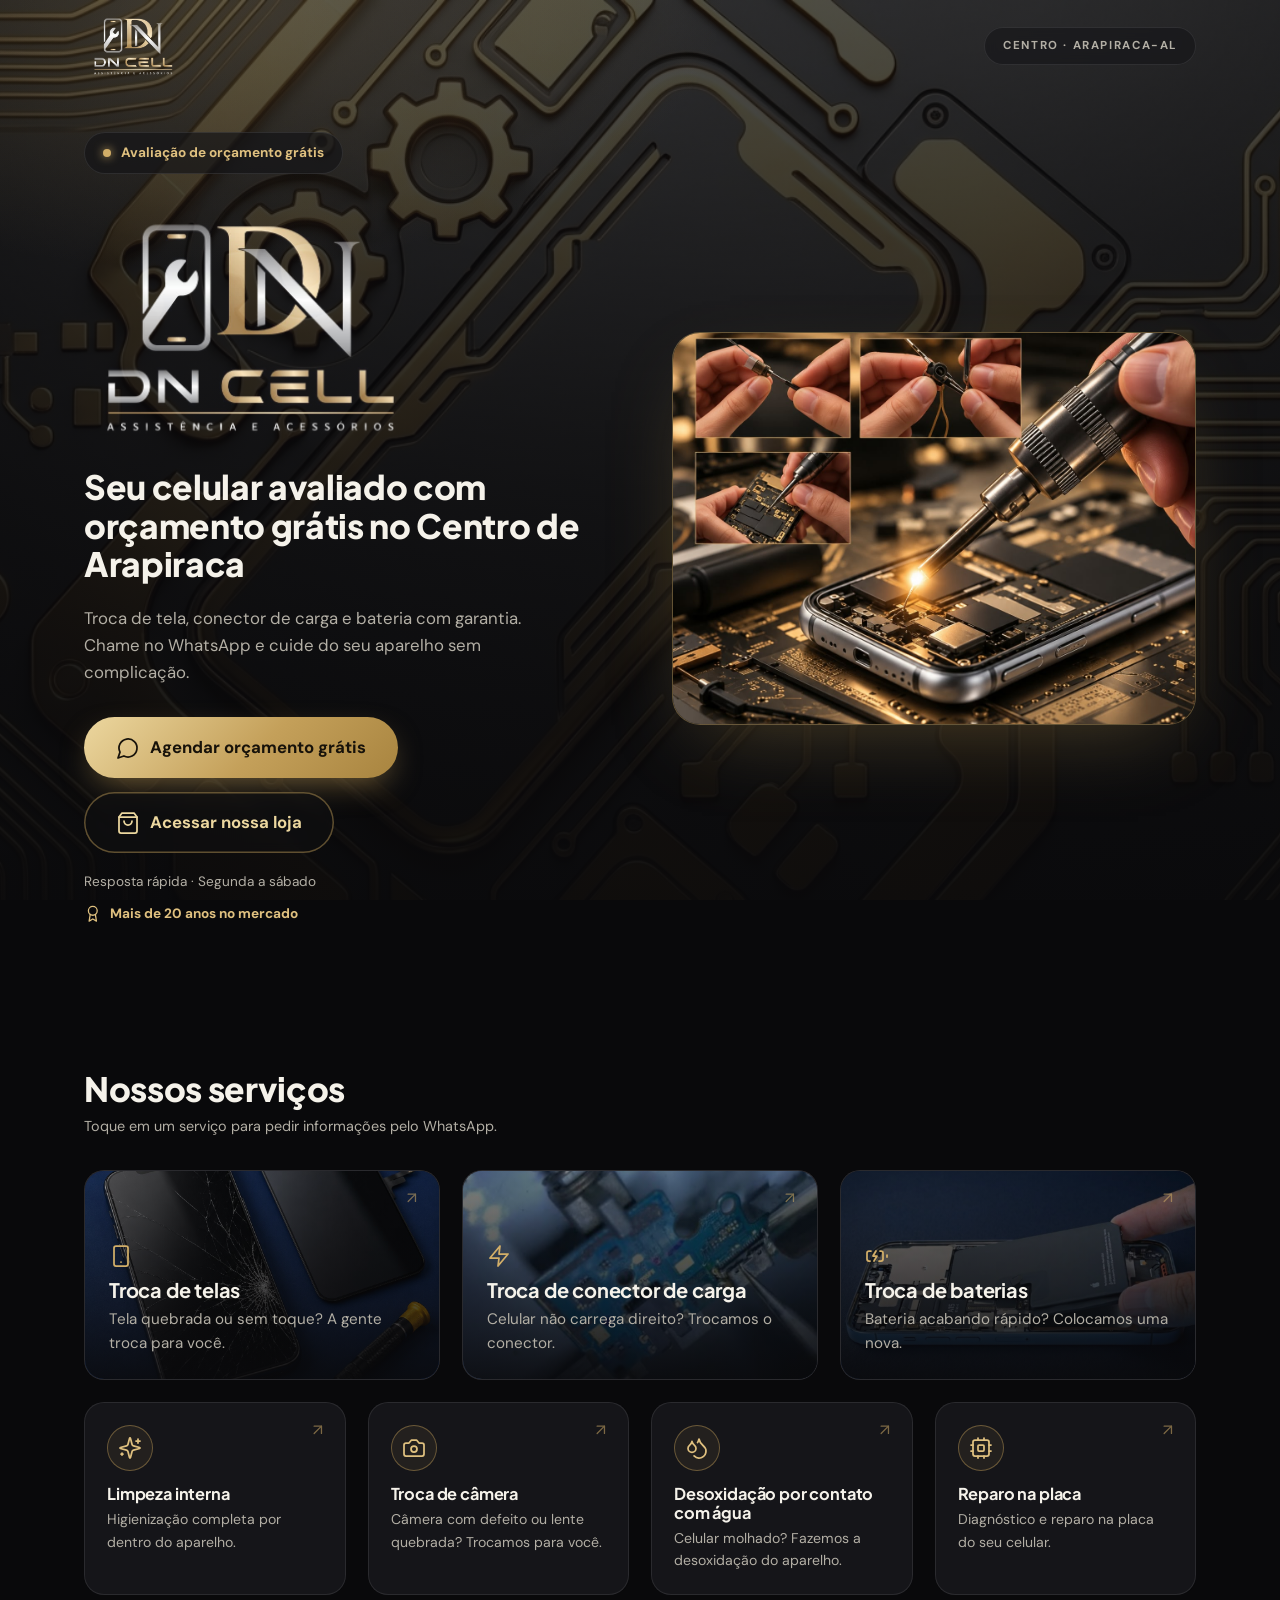
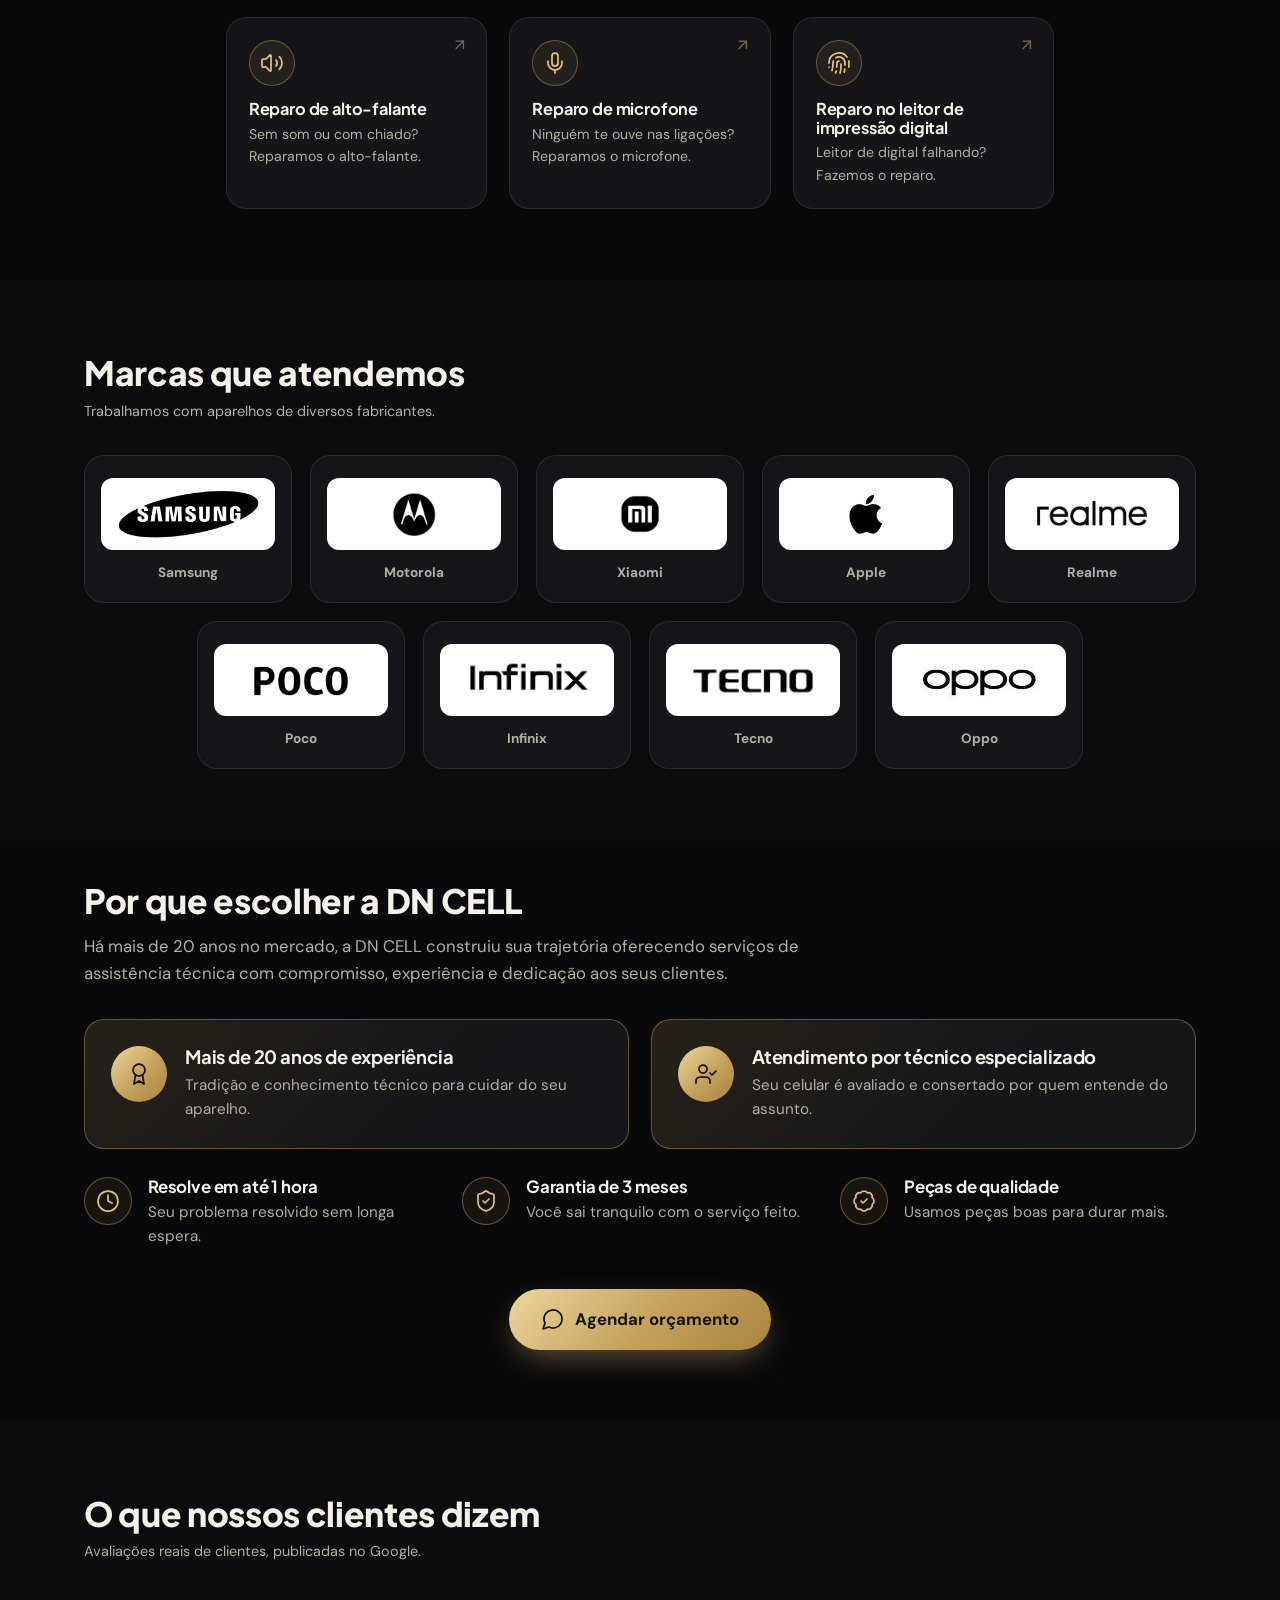
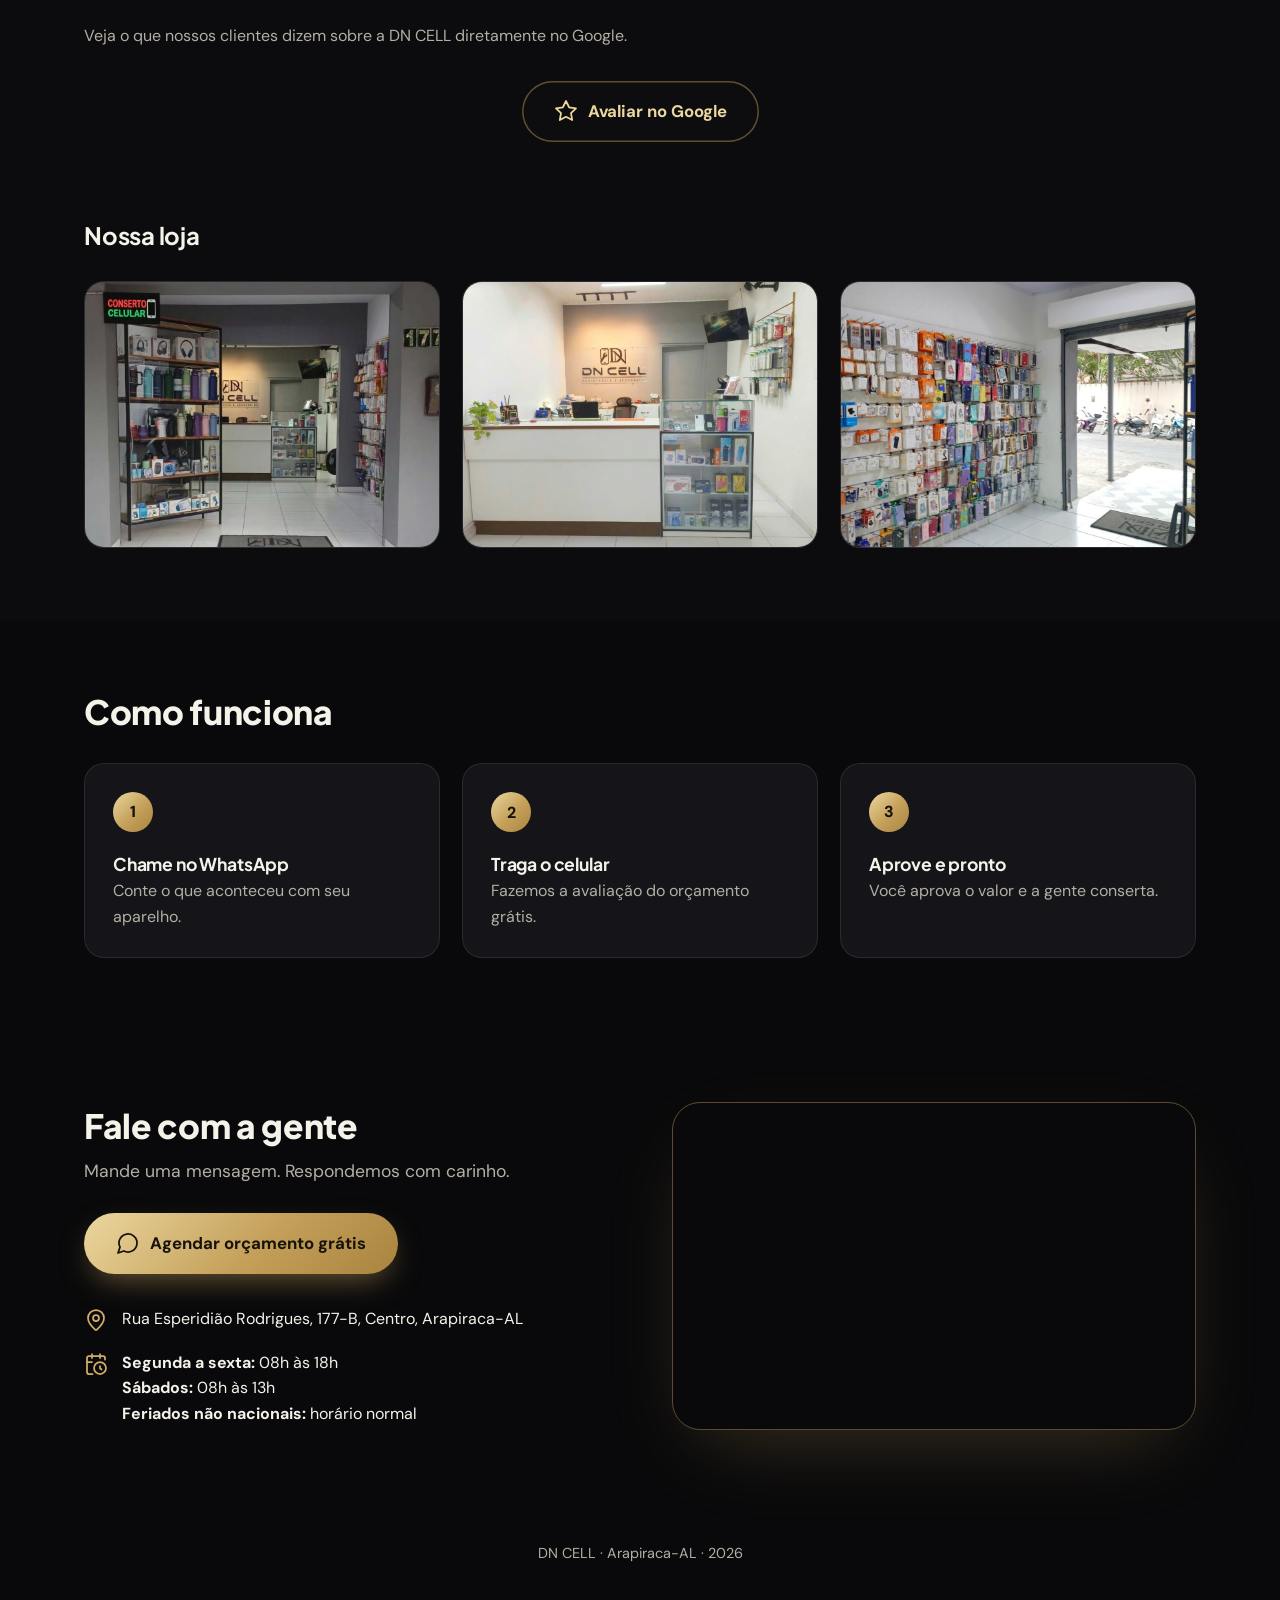
==== index.html @ dc0c5649 "Primeira versão do site DN Cell" ====
<!DOCTYPE html>
<html lang="pt-BR">
<head>
  <meta charset="UTF-8">
  <meta name="viewport" content="width=device-width, initial-scale=1.0">
  <title>DN Cell | Assistência técnica de celulares em Arapiraca-AL</title>
  <meta name="description" content="Troca de tela, conector de carga e bateria com garantia. Orçamento grátis no Centro de Arapiraca-AL.">
  <meta name="theme-color" content="#09090b">

  <!-- Fontes (Google Fonts) -->
  <link rel="preconnect" href="https://fonts.googleapis.com">
  <link rel="preconnect" href="https://fonts.gstatic.com" crossorigin>
  <link href="https://fonts.googleapis.com/css2?family=DM+Sans:ital,wght@0,400;0,500;0,700;1,400&family=Plus+Jakarta+Sans:wght@600;700;800&display=swap" rel="stylesheet">
  <link rel="icon" type="image/png" href="imagens/logos_princi/logo_maior.jpeg" >

  <link rel="stylesheet" href="style.css">
</head>

<body>

  <!-- =========================================================
       ÍCONES (não precisa mexer aqui)
       Cada ícone é chamado no site com: <svg class="icone"><use href="#i-nome"></use></svg>
       ========================================================= -->
  <svg width="0" height="0" style="position:absolute" aria-hidden="true">
    <symbol id="i-celular" viewBox="0 0 24 24"><rect width="14" height="20" x="5" y="2" rx="2" ry="2"/><path d="M12 18h.01"/></symbol>
    <symbol id="i-raio" viewBox="0 0 24 24"><path d="M13 2 3 14h9l-1 8 10-12h-9l1-8z"/></symbol>
    <symbol id="i-bateria" viewBox="0 0 24 24"><path d="M15 7h1a2 2 0 0 1 2 2v6a2 2 0 0 1-2 2h-2"/><path d="M6 7H4a2 2 0 0 0-2 2v6a2 2 0 0 0 2 2h1"/><path d="m11 7-3 5h4l-3 5"/><line x1="22" x2="22" y1="11" y2="13"/></symbol>
    <symbol id="i-relogio" viewBox="0 0 24 24"><circle cx="12" cy="12" r="10"/><polyline points="12 6 12 12 16 14"/></symbol>
    <symbol id="i-escudo" viewBox="0 0 24 24"><path d="M20 13c0 5-3.5 7.5-7.66 8.95a1 1 0 0 1-.67-.01C7.5 20.5 4 18 4 13V6a1 1 0 0 1 1-1c2 0 4.5-1.2 6.24-2.72a1.17 1.17 0 0 1 1.52 0C14.51 3.81 17 5 19 5a1 1 0 0 1 1 1z"/><path d="m9 12 2 2 4-4"/></symbol>
    <symbol id="i-selo" viewBox="0 0 24 24"><path d="M3.85 8.62a4 4 0 0 1 4.78-4.77 4 4 0 0 1 6.74 0 4 4 0 0 1 4.78 4.78 4 4 0 0 1 0 6.74 4 4 0 0 1-4.77 4.78 4 4 0 0 1-6.75 0 4 4 0 0 1-4.78-4.77 4 4 0 0 1 0-6.76Z"/><path d="m9 12 2 2 4-4"/></symbol>
    <symbol id="i-whatsapp" viewBox="0 0 24 24"><path d="M7.9 20A9 9 0 1 0 4 16.1L2 22Z"/></symbol>
    <symbol id="i-aspas" viewBox="0 0 24 24"><path d="M16 3a2 2 0 0 0-2 2v6a2 2 0 0 0 2 2 1 1 0 0 1 1 1v1a2 2 0 0 1-2 2 1 1 0 0 0-1 1v2a1 1 0 0 0 1 1 6 6 0 0 0 6-6V5a2 2 0 0 0-2-2z"/><path d="M5 3a2 2 0 0 0-2 2v6a2 2 0 0 0 2 2 1 1 0 0 1 1 1v1a2 2 0 0 1-2 2 1 1 0 0 0-1 1v2a1 1 0 0 0 1 1 6 6 0 0 0 6-6V5a2 2 0 0 0-2-2z"/></symbol>
    <symbol id="i-local" viewBox="0 0 24 24"><path d="M20 10c0 4.993-5.539 10.193-7.399 11.799a1 1 0 0 1-1.202 0C9.539 20.193 4 14.993 4 10a8 8 0 0 1 16 0"/><circle cx="12" cy="10" r="3"/></symbol>
    <symbol id="i-agenda" viewBox="0 0 24 24"><path d="M21 7.5V6a2 2 0 0 0-2-2H5a2 2 0 0 0-2 2v14a2 2 0 0 0 2 2h3.5"/><path d="M16 2v4"/><path d="M8 2v4"/><path d="M3 10h5"/><path d="M17.5 17.5 16 16.3V14"/><circle cx="16" cy="16" r="6"/></symbol>

    <!-- Ícones novos (serviços, diferenciais, loja e avaliações) -->
    <symbol id="i-limpeza" viewBox="0 0 24 24"><path d="M9.937 15.5A2 2 0 0 0 8.5 14.063l-6.135-1.582a.5.5 0 0 1 0-.962L8.5 9.936A2 2 0 0 0 9.937 8.5l1.582-6.135a.5.5 0 0 1 .963 0L14.063 8.5A2 2 0 0 0 15.5 9.937l6.135 1.581a.5.5 0 0 1 0 .964L15.5 14.063a2 2 0 0 0-1.437 1.437l-1.582 6.135a.5.5 0 0 1-.963 0z"/><path d="M20 3v4"/><path d="M22 5h-4"/><path d="M4 17v2"/><path d="M5 18H3"/></symbol>
    <symbol id="i-camera" viewBox="0 0 24 24"><path d="M14.5 4h-5L7 7H4a2 2 0 0 0-2 2v9a2 2 0 0 0 2 2h16a2 2 0 0 0 2-2V9a2 2 0 0 0-2-2h-3l-2.5-3z"/><circle cx="12" cy="13" r="3"/></symbol>
    <symbol id="i-gotas" viewBox="0 0 24 24"><path d="M7 16.3c2.2 0 4-1.83 4-4.05 0-1.16-.57-2.26-1.71-3.19S7.29 6.75 7 5.3c-.29 1.45-1.14 2.84-2.29 3.76S3 11.1 3 12.25c0 2.22 1.8 4.05 4 4.05z"/><path d="M12.56 6.6A10.97 10.97 0 0 0 14 3.02c.5 2.5 2 4.9 4 6.5s3 3.5 3 5.5a6.98 6.98 0 0 1-11.91 4.97"/></symbol>
    <symbol id="i-placa" viewBox="0 0 24 24"><rect width="16" height="16" x="4" y="4" rx="2"/><rect width="6" height="6" x="9" y="9" rx="1"/><path d="M15 2v2"/><path d="M15 20v2"/><path d="M2 15h2"/><path d="M2 9h2"/><path d="M20 15h2"/><path d="M20 9h2"/><path d="M9 2v2"/><path d="M9 20v2"/></symbol>
    <symbol id="i-alto-falante" viewBox="0 0 24 24"><path d="M11 4.702a.705.705 0 0 0-1.203-.498L6.413 7.587A1.4 1.4 0 0 1 5.416 8H3a1 1 0 0 0-1 1v6a1 1 0 0 0 1 1h2.416a1.4 1.4 0 0 1 .997.413l3.383 3.384A.705.705 0 0 0 11 19.298z"/><path d="M16 9a5 5 0 0 1 0 6"/><path d="M19.364 18.364a9 9 0 0 0 0-12.728"/></symbol>
    <symbol id="i-microfone" viewBox="0 0 24 24"><path d="M12 19v3"/><path d="M19 10v2a7 7 0 0 1-14 0v-2"/><rect x="9" y="2" width="6" height="13" rx="3"/></symbol>
    <symbol id="i-digital" viewBox="0 0 24 24"><path d="M12 10a2 2 0 0 0-2 2c0 1.02-.1 2.51-.26 4"/><path d="M14 13.12c0 2.38 0 6.38-1 8.88"/><path d="M17.29 21.02c.12-.6.43-2.3.5-3.02"/><path d="M2 12a10 10 0 0 1 18-6"/><path d="M2 16h.01"/><path d="M21.8 16c.2-2 .131-5.354 0-6"/><path d="M5 19.5C5.5 18 6 15 6 12a6 6 0 0 1 .34-2"/><path d="M8.65 22c.21-.66.45-1.32.57-2"/><path d="M9 6.8a6 6 0 0 1 9 5.2v2"/></symbol>
    <symbol id="i-medalha" viewBox="0 0 24 24"><circle cx="12" cy="8" r="6"/><path d="M15.477 12.89 17 22l-5-3-5 3 1.523-9.11"/></symbol>
    <symbol id="i-tecnico" viewBox="0 0 24 24"><path d="m16 11 2 2 4-4"/><path d="M16 21v-2a4 4 0 0 0-4-4H6a4 4 0 0 0-4 4v2"/><circle cx="9" cy="7" r="4"/></symbol>
    <symbol id="i-sacola" viewBox="0 0 24 24"><path d="M6 2 3 6v14a2 2 0 0 0 2 2h14a2 2 0 0 0 2-2V6l-3-4z"/><path d="M3 6h18"/><path d="M16 10a4 4 0 0 1-8 0"/></symbol>
    <symbol id="i-seta" viewBox="0 0 24 24"><path d="M7 7h10v10"/><path d="M7 17 17 7"/></symbol>
    <symbol id="i-estrela" viewBox="0 0 24 24"><polygon points="12 2 15.09 8.26 22 9.27 17 14.14 18.18 21.02 12 17.77 5.82 21.02 7 14.14 2 9.27 8.91 8.26 12 2"/></symbol>
  </svg>

  <!-- =========================================================
       FUNDO DO SITE
       A imagem de fundo é definida no style.css (classe .fundo-site),
       com um gradiente escuro por cima. Arquivo esperado: imagens/fundo.jpg
       ========================================================= -->
  <div class="fundo-site" aria-hidden="true"></div>


  <!-- =========================================================
       TOPO (logo + local)
       ========================================================= -->
  <header class="topo">
    <div class="container topo__conteudo">

      <!-- EDITE AQUI: coloque o caminho da logo no src (ex.: imagens/logo.png) -->
      <img class="logo logo--topo" src="imagens/logos_princi/logo_maior.jpeg" alt="DN Cell - Assistência e Acessórios">

      <span class="pilula-local">Centro · Arapiraca-AL</span>
    </div>
  </header>


  <main>

    <!-- =========================================================
         INÍCIO (HERO)
         ========================================================= -->
    <section class="hero">
      <div class="container hero__grade">

        <div class="hero__texto">
          <span class="selo">
            <span class="selo__ponto"></span>
            Avaliação de orçamento grátis
          </span>

          <!-- EDITE AQUI: logo grande do início (pode ser o mesmo arquivo da logo do topo) -->
          <img class="logo logo--hero" src="imagens/logos_princi/logo_maior.jpeg" alt="DN Cell - Assistência e Acessórios">

          <h1>Seu celular avaliado com orçamento grátis no Centro de Arapiraca</h1>

          <p class="hero__descricao">
            Troca de tela, conector de carga e bateria com garantia.
            Chame no WhatsApp e cuide do seu aparelho sem complicação.
          </p>

          <!-- Botões de ação do início -->
          <div class="hero__acoes">
            <a class="botao" data-whatsapp href="#">
              <svg class="icone"><use href="#i-whatsapp"></use></svg>
              Agendar orçamento grátis
            </a>

            <!-- LOJA VIRTUAL: o endereço fica em script.js (CONFIG.lojaUrl).
                 Enquanto ele estiver vazio, este botão fica escondido. -->
            <a class="botao botao--contorno" data-loja href="#" hidden>
              <svg class="icone"><use href="#i-sacola"></use></svg>
              Acessar nossa loja
            </a>
          </div>

          <p class="hero__nota">Resposta rápida · Segunda a sábado</p>

          <p class="hero__experiencia">
            <svg class="icone"><use href="#i-medalha"></use></svg>
            Mais de 20 anos no mercado
          </p>
        </div>

        <!-- EDITE AQUI: imagem principal do início (arquivo sugerido: imagens/hero.jpg) -->
        <div class="img-box hero__imagem" data-arquivo="imagens/hero.jpg">
          <img src="imagens/logos_princi/manutencao.jpeg" alt="Celular em manutenção na bancada da DN Cell">
        </div>

      </div>
    </section>


    <!-- =========================================================
         SERVIÇOS
         Todo card é um link que abre o WhatsApp com uma mensagem pronta.
         A frase do atributo data-servico entra na mensagem:
         "Olá! Gostaria de saber mais sobre o serviço de [data-servico]..."
         (o modelo da mensagem fica em script.js -> CONFIG.mensagemServico)
         ========================================================= -->
    <section class="secao" id="servicos">
      <div class="container">
        <h2 class="revelar">Nossos serviços</h2>
        <p class="subtitulo">Toque em um serviço para pedir informações pelo WhatsApp.</p>

        <!-- Serviços principais (com foto de fundo) -->
        <div class="grade grade--3">

          <a class="cartao servico revelar" href="#" data-servico="troca de tela" aria-label="Troca de telas: falar no WhatsApp">
            <!-- EDITE AQUI: foto de fundo do card (imagens/servico-tela.jpg) -->
            <div class="img-box servico__fundo" data-arquivo="imagens/servico-tela.jpg">
              <img src="imagens/serviços/troca_tela.jpeg" alt="troca de tela de celular">
            </div>
            <svg class="servico__seta icone"><use href="#i-seta"></use></svg>
            <svg class="icone icone--ouro"><use href="#i-celular"></use></svg>
            <h3>Troca de telas</h3>
            <p>Tela quebrada ou sem toque? A gente troca para você.</p>
          </a>

          <a class="cartao servico revelar" href="#" data-servico="troca de conector de carga" aria-label="Troca de conector de carga: falar no WhatsApp">
            <!-- EDITE AQUI: foto de fundo do card (imagens/servico-conector.jpg) -->
            <div class="img-box servico__fundo" data-arquivo="imagens/servico-conector.jpg">
              <img src="imagens/serviços/troca_conector.jpeg" alt="troca de conector de carga">
            </div>
            <svg class="servico__seta icone"><use href="#i-seta"></use></svg>
            <svg class="icone icone--ouro"><use href="#i-raio"></use></svg>
            <h3>Troca de conector de carga</h3>
            <p>Celular não carrega direito? Trocamos o conector.</p>
          </a>

          <a class="cartao servico revelar" href="#" data-servico="troca de bateria" aria-label="Troca de baterias: falar no WhatsApp">
            <!-- EDITE AQUI: foto de fundo do card (imagens/servico-bateria.jpg) -->
            <div class="img-box servico__fundo" data-arquivo="imagens/servico-bateria.jpg">
              <img src="imagens/serviços/troca_bateria.jpeg" alt="troca de bateria de celular">
            </div>
            <svg class="servico__seta icone"><use href="#i-seta"></use></svg>
            <svg class="icone icone--ouro"><use href="#i-bateria"></use></svg>
            <h3>Troca de baterias</h3>
            <p>Bateria acabando rápido? Colocamos uma nova.</p>
          </a>

        </div>

        <!-- Outros serviços (cards compactos, sem foto) -->
        <div class="servicos-extras">

          <a class="cartao servico servico--compacto revelar" href="#" data-servico="limpeza interna de celulares" aria-label="Limpeza interna: falar no WhatsApp">
            <svg class="servico__seta icone"><use href="#i-seta"></use></svg>
            <span class="servico__icone"><svg class="icone"><use href="#i-limpeza"></use></svg></span>
            <div>
              <h3>Limpeza interna</h3>
              <p>Higienização completa por dentro do aparelho.</p>
            </div>
          </a>

          <a class="cartao servico servico--compacto revelar" href="#" data-servico="troca de câmera" aria-label="Troca de câmera: falar no WhatsApp">
            <svg class="servico__seta icone"><use href="#i-seta"></use></svg>
            <span class="servico__icone"><svg class="icone"><use href="#i-camera"></use></svg></span>
            <div>
              <h3>Troca de câmera</h3>
              <p>Câmera com defeito ou lente quebrada? Trocamos para você.</p>
            </div>
          </a>

          <a class="cartao servico servico--compacto revelar" href="#" data-servico="desoxidação por contato com água" aria-label="Desoxidação por contato com água: falar no WhatsApp">
            <svg class="servico__seta icone"><use href="#i-seta"></use></svg>
            <span class="servico__icone"><svg class="icone"><use href="#i-gotas"></use></svg></span>
            <div>
              <h3>Desoxidação por contato com água</h3>
              <p>Celular molhado? Fazemos a desoxidação do aparelho.</p>
            </div>
          </a>

          <a class="cartao servico servico--compacto revelar" href="#" data-servico="reparo na placa" aria-label="Reparo na placa: falar no WhatsApp">
            <svg class="servico__seta icone"><use href="#i-seta"></use></svg>
            <span class="servico__icone"><svg class="icone"><use href="#i-placa"></use></svg></span>
            <div>
              <h3>Reparo na placa</h3>
              <p>Diagnóstico e reparo na placa do seu celular.</p>
            </div>
          </a>

          <a class="cartao servico servico--compacto revelar" href="#" data-servico="reparo de alto-falante" aria-label="Reparo de alto-falante: falar no WhatsApp">
            <svg class="servico__seta icone"><use href="#i-seta"></use></svg>
            <span class="servico__icone"><svg class="icone"><use href="#i-alto-falante"></use></svg></span>
            <div>
              <h3>Reparo de alto-falante</h3>
              <p>Sem som ou com chiado? Reparamos o alto-falante.</p>
            </div>
          </a>

          <a class="cartao servico servico--compacto revelar" href="#" data-servico="reparo de microfone" aria-label="Reparo de microfone: falar no WhatsApp">
            <svg class="servico__seta icone"><use href="#i-seta"></use></svg>
            <span class="servico__icone"><svg class="icone"><use href="#i-microfone"></use></svg></span>
            <div>
              <h3>Reparo de microfone</h3>
              <p>Ninguém te ouve nas ligações? Reparamos o microfone.</p>
            </div>
          </a>

          <a class="cartao servico servico--compacto revelar" href="#" data-servico="reparo no leitor de impressão digital" aria-label="Reparo no leitor de impressão digital: falar no WhatsApp">
            <svg class="servico__seta icone"><use href="#i-seta"></use></svg>
            <span class="servico__icone"><svg class="icone"><use href="#i-digital"></use></svg></span>
            <div>
              <h3>Reparo no leitor de impressão digital</h3>
              <p>Leitor de digital falhando? Fazemos o reparo.</p>
            </div>
          </a>

        </div>
      </div>
    </section>


    <!-- =========================================================
         MARCAS ATENDIDAS
         EDITE AQUI: coloque o logotipo oficial de cada marca no src
         (de preferência em SVG ou PNG com fundo transparente).
         O nome da marca aparece escrito embaixo de cada logotipo.
         Para trocar o nome ou incluir outra marca, copie um <li class="marca">.
         ========================================================= -->
    <section class="secao secao--faixa" id="marcas">
      <div class="container">
        <h2 class="revelar">Marcas que atendemos</h2>
        <p class="subtitulo">Trabalhamos com aparelhos de diversos fabricantes.</p>

        <ul class="marcas">

          <li class="cartao marca revelar">
            <div class="img-box marca__logo" data-arquivo="imagens/marcas/samsung.svg">
              <img src="imagens/icon_marcas/icon_samsung.jpeg" alt="Samsung">
            </div>
            <span class="marca__nome">Samsung</span>
          </li>

          <li class="cartao marca revelar">
            <div class="img-box marca__logo" data-arquivo="imagens/marcas/motorola.svg">
              <img src="imagens/icon_marcas/icon_motorola.jpeg" alt="Motorola">
            </div>
            <span class="marca__nome">Motorola</span>
          </li>

          <li class="cartao marca revelar">
            <div class="img-box marca__logo" data-arquivo="imagens/marcas/xiaomi.svg">
              <img src="imagens/icon_marcas/icon_xiaomi.jpeg" alt="Xiaomi">
            </div>
            <span class="marca__nome">Xiaomi</span>
          </li>

          <li class="cartao marca revelar">
            <div class="img-box marca__logo" data-arquivo="imagens/marcas/apple.svg">
              <img src="imagens/icon_marcas/icon_apple.jpeg" alt="Apple">
            </div>
            <span class="marca__nome">Apple</span>
          </li>

          <li class="cartao marca revelar">
            <div class="img-box marca__logo" data-arquivo="imagens/marcas/realme.svg">
              <img src="imagens/icon_marcas/icon_realme.jpeg" alt="Realme">
            </div>
            <span class="marca__nome">Realme</span>
          </li>

          <li class="cartao marca revelar">
            <div class="img-box marca__logo" data-arquivo="imagens/marcas/poco.svg">
              <img src="imagens/icon_marcas/icon_poco.jpeg" alt="Poco">
            </div>
            <span class="marca__nome">Poco</span>
          </li>

          <li class="cartao marca revelar">
            <div class="img-box marca__logo" data-arquivo="imagens/marcas/infinix.svg">
              <img src="imagens/icon_marcas/icon_infinix.jpeg" alt="Infinix">
            </div>
            <span class="marca__nome">Infinix</span>
          </li>

          <li class="cartao marca revelar">
            <div class="img-box marca__logo" data-arquivo="imagens/marcas/asus.svg">
              <img src="imagens/icon_marcas/icon_tecno.jpeg" alt="Tecno">
            </div>
            <span class="marca__nome">Tecno</span>
          </li>

          <li class="cartao marca revelar">
            <div class="img-box marca__logo" data-arquivo="imagens/marcas/oppo.svg">
              <img src="imagens/icon_marcas/icon_oppo.jpeg" alt="Oppo">
            </div>
            <span class="marca__nome">Oppo</span>
          </li>

        </ul>
      </div>
    </section>


    <!-- =========================================================
         POR QUE ESCOLHER
         ========================================================= -->
    <section class="secao secao--compacta" id="diferenciais">
      <div class="container">
        <h2 class="revelar">Por que escolher a DN CELL</h2>

        <!-- Texto institucional (EDITE AQUI se quiser mudar a frase) -->
        <p class="texto-institucional revelar">
          Há mais de 20 anos no mercado, a DN CELL construiu sua trajetória oferecendo serviços
          de assistência técnica com compromisso, experiência e dedicação aos seus clientes.
        </p>

        <!-- Diferenciais em destaque -->
        <div class="destaques">

          <div class="cartao destaque revelar">
            <span class="destaque__icone"><svg class="icone"><use href="#i-medalha"></use></svg></span>
            <div>
              <h3>Mais de 20 anos de experiência</h3>
              <p>Tradição e conhecimento técnico para cuidar do seu aparelho.</p>
            </div>
          </div>

          <div class="cartao destaque revelar">
            <span class="destaque__icone"><svg class="icone"><use href="#i-tecnico"></use></svg></span>
            <div>
              <h3>Atendimento por técnico especializado</h3>
              <p>Seu celular é avaliado e consertado por quem entende do assunto.</p>
            </div>
          </div>

        </div>

        <!-- Demais diferenciais -->
        <div class="grade grade--3 diferenciais">

          <div class="diferencial revelar">
            <span class="diferencial__icone"><svg class="icone"><use href="#i-relogio"></use></svg></span>
            <div>
              <h3>Resolve em até 1 hora</h3>
              <p>Seu problema resolvido sem longa espera.</p>
            </div>
          </div>

          <div class="diferencial revelar">
            <span class="diferencial__icone"><svg class="icone"><use href="#i-escudo"></use></svg></span>
            <div>
              <h3>Garantia de 3 meses</h3>
              <p>Você sai tranquilo com o serviço feito.</p>
            </div>
          </div>

          <div class="diferencial revelar">
            <span class="diferencial__icone"><svg class="icone"><use href="#i-selo"></use></svg></span>
            <div>
              <h3>Peças de qualidade</h3>
              <p>Usamos peças boas para durar mais.</p>
            </div>
          </div>

        </div>

        <div class="centralizar">
          <a class="botao" data-whatsapp href="#">
            <svg class="icone"><use href="#i-whatsapp"></use></svg>
            Agendar orçamento
          </a>
        </div>
      </div>
    </section>


    <!-- =========================================================
         AVALIAÇÕES DO GOOGLE
         Os cartões são montados pelo script.js a partir das avaliações
         reais do Google (veja a pasta "servidor" e CONFIG.avaliacoesEndpoint).
         Nenhuma avaliação é escrita à mão aqui.
         ========================================================= -->
    <section class="secao secao--faixa" id="depoimentos">
      <div class="container">
        <h2 class="revelar">O que nossos clientes dizem</h2>
        <p class="subtitulo">Avaliações reais de clientes, publicadas no Google.</p>

        <!-- Nota média e total (preenchido pelo script quando as avaliações carregam) -->
        <div class="avaliacoes-resumo" id="avaliacoes-resumo" hidden>
          <span class="avaliacoes-resumo__nota" id="avaliacoes-nota"></span>
          <span class="estrelas" id="avaliacoes-estrelas" aria-hidden="true"></span>
          <span class="avaliacoes-resumo__total" id="avaliacoes-total"></span>
        </div>

        <!-- Cartões das avaliações -->
        <div class="grade grade--3" id="avaliacoes-lista" aria-live="polite"></div>

        <!-- Mensagem exibida quando não há avaliações para mostrar -->
        <p class="avaliacoes-vazio" id="avaliacoes-vazio" hidden>
          Veja o que nossos clientes dizem sobre a DN CELL diretamente no Google.
        </p>

        <div class="avaliacoes-acoes">
          <!-- Perfil da DN CELL no Google. Para abrir direto a tela de avaliação,
               troque o href por: https://search.google.com/local/writereview?placeid=SEU_PLACE_ID -->
          <a class="botao botao--contorno" href="https://share.google/tTg8xhXD4V6o0f73w" target="_blank" rel="noopener noreferrer">
            <svg class="icone"><use href="#i-estrela"></use></svg>
            Avaliar no Google
          </a>
        </div>
      </div>
    </section>


    <!-- =========================================================
         NOSSA LOJA (galeria)
         ========================================================= -->
    <section class="secao secao--faixa secao--sem-topo" id="loja">
      <div class="container">
        <h3 class="titulo-menor revelar">Nossa loja</h3>
        

        <div class="grade grade--3">

          <!-- EDITE AQUI: fotos da loja. Para tirar a etiqueta "Foto de exemplo", apague a linha <span class="tag-exemplo"> -->
          <div class="img-box galeria__item revelar" data-arquivo="imagens/loja-1.jpg">
            <img src="imagens/nossa_loja/entrada.jpeg" alt="Fachada e balcão da DN Cell">
          </div>

          <div class="img-box galeria__item revelar" data-arquivo="imagens/loja-2.jpg">
            <img src="imagens/nossa_loja/balcao.jpeg" alt="Bancada de reparo da DN Cell">
          </div>

          <div class="img-box galeria__item revelar" data-arquivo="imagens/loja-3.jpg">
            <img src="imagens/nossa_loja/prateleira.jpeg" alt="Prateleiras de acessórios da DN Cell">
          </div>

        </div>
      </div>
    </section>


    <!-- =========================================================
         COMO FUNCIONA
         ========================================================= -->
    <section class="secao" id="como-funciona">
      <div class="container">
        <h2 class="revelar">Como funciona</h2>

        <div class="grade grade--3">

          <div class="cartao passo revelar">
            <span class="passo__numero">1</span>
            <h3>Chame no WhatsApp</h3>
            <p>Conte o que aconteceu com seu aparelho.</p>
          </div>

          <div class="cartao passo revelar">
            <span class="passo__numero">2</span>
            <h3>Traga o celular</h3>
            <p>Fazemos a avaliação do orçamento grátis.</p>
          </div>

          <div class="cartao passo revelar">
            <span class="passo__numero">3</span>
            <h3>Aprove e pronto</h3>
            <p>Você aprova o valor e a gente conserta.</p>
          </div>

        </div>
      </div>
    </section>


    <!-- =========================================================
         CONTATO + MAPA
         EDITE AQUI: endereço, horários e o link do mapa (iframe)
         ========================================================= -->
    <section class="secao contato" id="contato">
      <div class="container contato__grade">

        <div class="contato__texto revelar">
          <h2>Fale com a gente</h2>
          <p class="contato__chamada">Mande uma mensagem. Respondemos com carinho.</p>

          <a class="botao" data-whatsapp href="#">
            <svg class="icone"><use href="#i-whatsapp"></use></svg>
            Agendar orçamento grátis
          </a>

          <ul class="contato__lista">
            <li>
              <svg class="icone icone--ouro"><use href="#i-local"></use></svg>
              <span>Rua Esperidião Rodrigues, 177-B, Centro, Arapiraca-AL</span>
            </li>
            <li>
              <svg class="icone icone--ouro"><use href="#i-agenda"></use></svg>
              <span>
                <strong>Segunda a sexta:</strong> 08h às 18h<br>
                <strong>Sábados:</strong> 08h às 13h<br>
                <strong>Feriados não nacionais:</strong> horário normal
              </span>
            </li>
          </ul>
        </div>

        <div class="mapa revelar">
          <iframe
            title="Mapa da localização da DN Cell"
            src="https://www.google.com/maps?q=Rua+Esperidi%C3%A3o+Rodrigues,+177-B,+Centro,+Arapiraca-AL&output=embed"
            loading="lazy"
            referrerpolicy="no-referrer-when-downgrade"
            allowfullscreen></iframe>
        </div>

      </div>
    </section>

  </main>


  <!-- =========================================================
       RODAPÉ
       ========================================================= -->
  <footer class="rodape">
    <div class="container">
      DN CELL · Arapiraca-AL · <span id="ano"></span>
    </div>
  </footer>

  <script src="script.js"></script>
</body>
</html>
---- style.css ----
/* =============================================================
   DN CELL — Estilos do site
   Tema: preto + dourado (tons tirados da logo)

   COMO EDITAR:
   - Cores:        mexa só nas variáveis do bloco ":root" (logo abaixo).
   - Imagem de fundo: veja a seção "FUNDO DO SITE".
   - Imagens:      todas usam a classe ".img-box" (veja "CAIXAS DE IMAGEM").
   ============================================================= */


/* =============================================================
   1) VARIÁVEIS (CORES, TAMANHOS, FONTES)
   ============================================================= */
:root {
  /* --- Dourado (do mais claro ao mais escuro) --- */
  --ouro-100: #f6e9c6;
  --ouro-200: #ecd79f;
  --ouro-300: #dfc07f;
  --ouro-400: #d2ae68;
  --ouro-500: #c4a05a;   /* tom principal, parecido com o "CELL" da logo */
  --ouro-600: #a8843f;
  --ouro-700: #86672f;
  --ouro-800: #5c4720;

  /* Degradê dourado usado nos botões e detalhes */
  --gradiente-ouro: linear-gradient(135deg, var(--ouro-200) 0%, var(--ouro-500) 55%, var(--ouro-600) 100%);

  /* --- Pretos / grafites --- */
  --preto:       #09090b;
  --grafite-900: #0f0f12;
  --grafite-800: #151518;
  --grafite-700: #1c1c20;

  /* --- Textos e bordas --- */
  --texto:       #f5f2ea;
  --texto-suave: #b3afa5;
  --borda:       rgba(255, 255, 255, 0.09);
  --borda-ouro:  rgba(196, 160, 90, 0.45);

  /* --- Medidas --- */
  --largura: 1112px;
  --raio-g: 28px;
  --raio-m: 20px;

  /* --- Fontes --- */
  --fonte-titulo: "Plus Jakarta Sans", system-ui, -apple-system, "Segoe UI", sans-serif;
  --fonte-texto:  "DM Sans", system-ui, -apple-system, "Segoe UI", sans-serif;
}


/* =============================================================
   2) BASE
   ============================================================= */
*,
*::before,
*::after {
  box-sizing: border-box;
}

html {
  scroll-behavior: smooth;
}

body {
  margin: 0;
  font-family: var(--fonte-texto);
  font-size: 1rem;
  line-height: 1.6;
  color: var(--texto);
  background: var(--preto);
  -webkit-font-smoothing: antialiased;
}

img {
  display: block;
  max-width: 100%;
}

a {
  color: inherit;
  text-decoration: none;
}

h1, h2, h3 {
  margin: 0;
  font-family: var(--fonte-titulo);
  line-height: 1.15;
  letter-spacing: -0.01em;
}

h2 {
  font-size: clamp(1.7rem, 3.6vw, 2.1rem);
  font-weight: 800;
}

h3 {
  font-size: 1.25rem;
  font-weight: 700;
}

p {
  margin: 0;
}

/* Garante que elementos com o atributo "hidden" realmente sumam,
   mesmo quando uma classe define "display" (ex.: botões, resumo de avaliações) */
[hidden] {
  display: none !important;
}

.container {
  width: 100%;
  max-width: calc(var(--largura) + 48px);
  margin: 0 auto;
  padding: 0 24px;
}

/* Ícones (SVG) */
.icone {
  width: 1.5rem;
  height: 1.5rem;
  flex-shrink: 0;
  fill: none;
  stroke: currentColor;
  stroke-width: 1.75;
  stroke-linecap: round;
  stroke-linejoin: round;
}

.icone--ouro {
  color: var(--ouro-400);
}


/* =============================================================
   3) FUNDO DO SITE
   Imagem de fundo + gradiente escuro por cima.
   -> Coloque sua imagem em:  imagens/fundo.jpg
   -> Para escurecer MAIS ou MENOS a imagem, mude os valores
      "0.72 / 0.88 / 0.96" (quanto maior, mais escuro).
   Se a imagem não existir, aparece só o preto com um brilho dourado.
   ============================================================= */
.fundo-site {
  position: fixed;
  inset: 0;
  z-index: -1;
  background-color: var(--preto);
  background-image:
    /* brilho dourado suave no canto superior esquerdo */
    radial-gradient(ellipse 70% 50% at 15% 0%, rgba(196, 160, 90, 0.16), transparent 60%),
    /* gradiente escuro que "apaga" a imagem para ela ficar só de fundo */
    linear-gradient(180deg, rgba(9, 9, 11, 0.72) 0%, rgba(9, 9, 11, 0.88) 55%, rgba(9, 9, 11, 0.96) 100%),
    /* a imagem de fundo */
    url("imagens/logos_princi/Image_fundo.jpeg");
  background-size: cover;
  background-position: center;
  background-repeat: no-repeat;
}


/* =============================================================
   4) CAIXAS DE IMAGEM (.img-box)
   Já deixam a foto no lugar certo: preenchem a caixa inteira,
   sem esticar (object-fit: cover), com cantos arredondados.
   Enquanto você não coloca a foto, aparece um quadro escuro
   com o nome do arquivo sugerido (atributo data-arquivo).
   ============================================================= */
.img-box {
  position: relative;
  overflow: hidden;
  background: linear-gradient(135deg, #1d1d22, #101013);
}

/* Etiqueta com o nome do arquivo (some sozinha quando a foto carrega) */
.img-box::before {
  content: attr(data-arquivo);
  position: absolute;
  top: 12px;
  right: 14px;
  font-size: 0.7rem;
  letter-spacing: 0.04em;
  color: var(--ouro-400);
  opacity: 0.7;
}

.img-box img {
  position: absolute;
  inset: 0;
  z-index: 1;
  width: 100%;
  height: 100%;
  object-fit: cover;
}

/* Esconde o "ícone de imagem quebrada" quando o src está vazio ou o arquivo não existe */
img[src=""],
img:not([src]),
img.sem-imagem {
  visibility: hidden;
}


/* =============================================================
   5) LOGO
   O "mix-blend-mode: screen" faz o fundo PRETO da logo sumir,
   misturando com o fundo do site. Se usar uma logo PNG com fundo
   transparente, pode apagar essa linha.
   ============================================================= */
.logo {
  aspect-ratio: 733 / 540;
  object-fit: contain;
  mix-blend-mode: screen;
}

.logo--topo {
  height: 72px;
}

.logo--hero {
  width: min(360px, 80%);
  margin: 20px 0 8px -14px;
}


/* =============================================================
   6) TOPO
   ============================================================= */
.topo {
  padding: 10px 0;
}

.topo__conteudo {
  display: flex;
  align-items: center;
  justify-content: space-between;
  gap: 16px;
}

.pilula-local {
  padding: 9px 18px;
  font-size: 0.72rem;
  font-weight: 700;
  letter-spacing: 0.14em;
  text-transform: uppercase;
  color: var(--texto-suave);
  border: 1px solid var(--borda);
  border-radius: 999px;
  background: rgba(21, 21, 24, 0.6);
  backdrop-filter: blur(6px);
}


/* =============================================================
   7) BOTÃO PRINCIPAL (dourado)
   ============================================================= */
.botao {
  display: inline-flex;
  align-items: center;
  gap: 10px;
  padding: 17px 32px;
  font-size: 1.05rem;
  font-weight: 700;
  color: #17120a;
  background: var(--gradiente-ouro);
  border-radius: 999px;
  box-shadow: 0 12px 32px -10px rgba(196, 160, 90, 0.6);
  transition: transform 0.2s ease, box-shadow 0.2s ease, filter 0.2s ease;
}

.botao:hover {
  transform: translateY(-2px);
  filter: brightness(1.07);
  box-shadow: 0 16px 36px -10px rgba(196, 160, 90, 0.75);
}

.botao:focus-visible {
  outline: 3px solid var(--ouro-200);
  outline-offset: 3px;
}

.centralizar {
  margin-top: 40px;
  text-align: center;
}

/* Botão secundário (contorno dourado): loja virtual e "Avaliar no Google".
   Usa "inset box-shadow" no lugar de borda para ter a mesma altura do botão dourado. */
.botao--contorno {
  color: var(--ouro-200);
  background: rgba(15, 15, 18, 0.6);
  box-shadow: inset 0 0 0 1.5px var(--borda-ouro);
  backdrop-filter: blur(6px);
}

.botao--contorno:hover {
  background: rgba(196, 160, 90, 0.14);
  box-shadow: inset 0 0 0 1.5px var(--ouro-300);
}


/* =============================================================
   8) INÍCIO (HERO)
   ============================================================= */
.hero {
  padding: 40px 0 72px;
}

.hero__grade {
  display: grid;
  grid-template-columns: 1fr 1fr;
  align-items: center;
  gap: 64px;
}

.selo {
  display: inline-flex;
  align-items: center;
  gap: 10px;
  padding: 9px 18px;
  font-size: 0.85rem;
  font-weight: 700;
  color: var(--ouro-300);
  border: 1px solid var(--borda);
  border-radius: 999px;
  background: rgba(21, 21, 24, 0.7);
}

.selo__ponto {
  width: 8px;
  height: 8px;
  border-radius: 50%;
  background: var(--ouro-400);
  box-shadow: 0 0 10px var(--ouro-400);
}

.hero h1 {
  max-width: 520px;
  font-size: clamp(1.6rem, 3.4vw, 2.1rem);
  font-weight: 800;
}

.hero__descricao {
  max-width: 440px;
  margin: 22px 0 32px;
  font-size: 1.05rem;
  color: var(--texto-suave);
}

.hero__nota {
  margin-top: 18px;
  font-size: 0.85rem;
  color: var(--texto-suave);
}

/* Botões de ação do início (WhatsApp + loja virtual) */
.hero__acoes {
  display: flex;
  flex-wrap: wrap;
  gap: 14px;
}

/* Destaque discreto dos 20 anos de experiência */
.hero__experiencia {
  display: flex;
  align-items: center;
  gap: 8px;
  margin-top: 10px;
  font-size: 0.85rem;
  font-weight: 700;
  color: var(--ouro-300);
}

.hero__experiencia .icone {
  width: 1.1rem;
  height: 1.1rem;
}

/* Imagem principal do início */
.hero__imagem {
  aspect-ratio: 4 / 3;
  border: 1px solid var(--borda-ouro);
  border-radius: var(--raio-g);
  box-shadow: 0 30px 80px -30px rgba(196, 160, 90, 0.35);
}


/* =============================================================
   9) SEÇÕES (espaçamento e faixas)
   ============================================================= */
.secao {
  padding: 72px 0;
}

.secao--compacta {
  padding: 40px 0 72px;
}

.secao--sem-topo {
  padding-top: 0;
}

/* Faixa um pouco mais clara atrás da seção */
.secao--faixa {
  background: rgba(15, 15, 18, 0.62);
  backdrop-filter: blur(6px);
}

.subtitulo {
  margin-top: 8px;
  font-size: 0.9rem;
  color: var(--texto-suave);
}

.titulo-menor {
  padding-top: 8px;
  font-size: 1.5rem;
}

/* Parágrafo institucional (abaixo do título "Por que escolher") */
.texto-institucional {
  max-width: 720px;
  margin-top: 14px;
  font-size: 1.05rem;
  color: var(--texto-suave);
}

/* Grade de 3 colunas (vira 1 coluna no celular) */
.grade {
  display: grid;
  gap: 22px;
  margin-top: 32px;
}

.grade--3 {
  grid-template-columns: repeat(3, 1fr);
}


/* =============================================================
   10) CARTÕES (base)
   Os elementos da frente ficam mais claros que o fundo,
   para ganhar destaque.
   ============================================================= */
.cartao {
  background: rgba(24, 24, 28, 0.86);
  border: 1px solid var(--borda);
  border-radius: var(--raio-m);
  backdrop-filter: blur(8px);
  transition: transform 0.25s ease, border-color 0.25s ease;
}

.cartao:hover {
  border-color: var(--borda-ouro);
  transform: translateY(-3px);
}


/* =============================================================
   11) SERVIÇOS
   ============================================================= */
.servico {
  position: relative;
  display: flex;
  flex-direction: column;
  justify-content: flex-end;
  min-height: 210px;
  padding: 24px;
  overflow: hidden;
}

.servico p {
  margin-top: 6px;
  font-size: 0.95rem;
  color: var(--texto-suave);
}

.servico .icone {
  margin-bottom: 10px;
}

/* Foto de fundo do card + gradiente escuro para o texto ficar legível */
.servico__fundo {
  position: absolute;
  inset: 0;
}

/* Aviso do nome do arquivo no canto esquerdo (a setinha fica à direita) */
.servico__fundo::before {
  right: auto;
  left: 18px;
}

.servico__fundo::after {
  content: "";
  position: absolute;
  inset: 0;
  z-index: 2;
  background: linear-gradient(180deg, rgba(9, 9, 11, 0.35) 0%, rgba(9, 9, 11, 0.92) 100%);
}

/* Conteúdo do card sempre acima da foto */
.servico > *:not(.servico__fundo) {
  position: relative;
  z-index: 3;
}

/* Os cards de serviço são links (abrem o WhatsApp) */
.servico:focus-visible {
  outline: 3px solid var(--ouro-200);
  outline-offset: 3px;
}

/* Setinha no canto: indica que o card é clicável */
.servico > .servico__seta {
  position: absolute;
  top: 18px;
  right: 18px;
  width: 1.1rem;
  height: 1.1rem;
  margin: 0;
  color: var(--ouro-400);
  opacity: 0.55;
  transition: opacity 0.2s ease, transform 0.2s ease;
}

.servico:hover > .servico__seta {
  opacity: 1;
  transform: translate(2px, -2px);
}

/* --- Outros serviços (cards compactos, sem foto) ---
   4 por linha no computador; a última linha fica centralizada. */
.servicos-extras {
  display: flex;
  flex-wrap: wrap;
  justify-content: center;
  gap: 22px;
  margin-top: 22px;
}

.servico--compacto {
  flex: 0 0 calc((100% - 66px) / 4);
  flex-direction: column;
  align-items: flex-start;
  justify-content: flex-start;
  gap: 14px;
  min-height: 0;
  padding: 22px;
}

.servico--compacto .icone {
  margin-bottom: 0;
}

.servico__icone {
  display: grid;
  place-items: center;
  width: 46px;
  height: 46px;
  flex-shrink: 0;
  color: var(--ouro-300);
  border: 1px solid var(--borda-ouro);
  border-radius: 50%;
  background: rgba(196, 160, 90, 0.08);
}

.servico--compacto h3 {
  font-size: 1.02rem;
}

.servico--compacto p {
  margin-top: 4px;
  font-size: 0.88rem;
}


/* =============================================================
   11.1) MARCAS ATENDIDAS
   5 por linha no computador (a última linha fica centralizada).
   Cada logotipo fica sobre um quadro claro, com as cores originais:
   funciona com SVG/PNG transparente e também com imagem de fundo branco.
   -> Para trocar a cor do quadro, mude "background" em ".marca__logo".
   ============================================================= */
.marcas {
  display: flex;
  flex-wrap: wrap;
  justify-content: center;
  gap: 18px;
  margin: 32px 0 0;
  padding: 0;
  list-style: none;
}

.marca {
  flex: 0 0 calc((100% - 72px) / 5);
  display: flex;
  flex-direction: column;
  align-items: center;
  gap: 12px;
  padding: 22px 16px 18px;
  text-align: center;
}

.marca__logo {
  width: 100%;
  height: 72px;
  border-radius: 12px;
  background: #ffffff;
}

/* Nome do arquivo (aviso) centralizado enquanto não há logotipo */
.marca__logo::before {
  top: 50%;
  right: auto;
  left: 50%;
  transform: translate(-50%, -50%);
  white-space: nowrap;
}

/* Logotipo sempre inteiro (contain), sem distorcer, qualquer que seja o tamanho do arquivo */
.marca__logo img {
  padding: 10px 14px;
  object-fit: contain;
}

/* O aviso do nome do arquivo (texto dourado) é só um lembrete: some quando o logotipo é colocado */
.marca__logo:has(img:not([src=""]):not(.sem-imagem))::before {
  display: none;
}

.marca__nome {
  font-size: 0.85rem;
  font-weight: 700;
  color: var(--texto-suave);
}


/* =============================================================
   12) POR QUE ESCOLHER (diferenciais)
   ============================================================= */
.diferenciais {
  margin-top: 28px;
}

.diferencial {
  display: flex;
  align-items: flex-start;
  gap: 16px;
}

.diferencial__icone {
  display: grid;
  place-items: center;
  width: 48px;
  height: 48px;
  flex-shrink: 0;
  color: var(--ouro-300);
  border: 1px solid var(--borda-ouro);
  border-radius: 50%;
  background: rgba(196, 160, 90, 0.08);
}

.diferencial h3 {
  font-size: 1.05rem;
}

.diferencial p {
  margin-top: 4px;
  font-size: 0.95rem;
  color: var(--texto-suave);
}

/* Diferenciais em destaque (20 anos + técnico especializado) */
.destaques {
  display: grid;
  grid-template-columns: repeat(2, 1fr);
  gap: 22px;
  margin-top: 32px;
}

.destaque {
  display: flex;
  align-items: flex-start;
  gap: 18px;
  padding: 26px;
  border-color: var(--borda-ouro);
  background: linear-gradient(135deg, rgba(196, 160, 90, 0.16) 0%, rgba(24, 24, 28, 0.88) 65%);
}

.destaque__icone {
  display: grid;
  place-items: center;
  width: 56px;
  height: 56px;
  flex-shrink: 0;
  color: #17120a;
  border-radius: 50%;
  background: var(--gradiente-ouro);
}

.destaque h3 {
  font-size: 1.15rem;
}

.destaque p {
  margin-top: 6px;
  font-size: 0.95rem;
  color: var(--texto-suave);
}


/* =============================================================
   13) DEPOIMENTOS
   ============================================================= */
.depoimento {
  margin: 0;
  padding: 28px;
}

.depoimento blockquote {
  margin: 14px 0 20px;
  font-style: italic;
  color: var(--texto-suave);
}

.depoimento figcaption {
  font-size: 0.9rem;
  font-weight: 700;
}


/* =============================================================
   13.1) AVALIAÇÕES DO GOOGLE (cartões criados pelo script.js)
   ============================================================= */
.avaliacoes-resumo {
  display: flex;
  flex-wrap: wrap;
  align-items: center;
  gap: 12px;
  margin-top: 20px;
}

.avaliacoes-resumo__nota {
  font-family: var(--fonte-titulo);
  font-size: 1.9rem;
  font-weight: 800;
  line-height: 1;
}

.avaliacoes-resumo__total {
  font-size: 0.9rem;
  color: var(--texto-suave);
}

/* Estrelas (cheias = douradas; vazias = só o contorno) */
.estrelas {
  display: inline-flex;
  gap: 2px;
  color: var(--ouro-400);
}

.estrela {
  width: 1.05rem;
  height: 1.05rem;
  fill: none;
  stroke: currentColor;
  stroke-width: 1.75;
  stroke-linejoin: round;
}

.estrela--cheia {
  fill: currentColor;
}

.avaliacao {
  display: flex;
  flex-direction: column;
}

.avaliacao__topo {
  display: flex;
  align-items: baseline;
  justify-content: space-between;
  gap: 12px;
  margin-bottom: 8px;
}

.avaliacao__autor {
  font-weight: 700;
}

a.avaliacao__autor:hover {
  color: var(--ouro-300);
}

.avaliacao__data {
  flex-shrink: 0;
  font-size: 0.8rem;
  color: var(--texto-suave);
}

/* Limita comentários muito longos a 7 linhas */
.avaliacao blockquote {
  display: -webkit-box;
  flex: 1;
  margin: 12px 0 18px;
  overflow: hidden;
  -webkit-line-clamp: 7;
  -webkit-box-orient: vertical;
}

.avaliacao__origem {
  font-size: 0.8rem;
  font-weight: 500;
  color: var(--ouro-300);
}

.avaliacoes-vazio {
  margin-top: 28px;
  color: var(--texto-suave);
}

.avaliacoes-acoes {
  margin-top: 32px;
  text-align: center;
}


/* =============================================================
   14) NOSSA LOJA (galeria)
   ============================================================= */
.galeria__item {
  aspect-ratio: 4 / 3;
  border: 1px solid var(--borda);
  border-radius: var(--raio-m);
}

.tag-exemplo {
  position: absolute;
  top: 12px;
  left: 12px;
  z-index: 3;
  padding: 4px 12px;
  font-size: 0.75rem;
  font-weight: 700;
  color: var(--texto);
  border-radius: 999px;
  background: rgba(9, 9, 11, 0.7);
}


/* =============================================================
   15) COMO FUNCIONA
   ============================================================= */
.passo {
  padding: 28px;
}

.passo__numero {
  display: grid;
  place-items: center;
  width: 40px;
  height: 40px;
  margin-bottom: 22px;
  font-weight: 800;
  color: #17120a;
  border-radius: 50%;
  background: var(--gradiente-ouro);
}

.passo h3 {
  font-size: 1.1rem;
}

.passo p {
  margin-top: 4px;
  color: var(--texto-suave);
}


/* =============================================================
   16) CONTATO + MAPA
   ============================================================= */
.contato__grade {
  display: grid;
  grid-template-columns: 1fr 1fr;
  align-items: center;
  gap: 64px;
}

.contato__chamada {
  margin: 12px 0 28px;
  font-size: 1.1rem;
  color: var(--texto-suave);
}

.contato__lista {
  display: grid;
  gap: 18px;
  margin: 32px 0 0;
  padding: 0;
  list-style: none;
}

.contato__lista li {
  display: flex;
  align-items: flex-start;
  gap: 14px;
}

.contato__lista .icone {
  margin-top: 2px;
}

.mapa {
  aspect-ratio: 16 / 10;
  overflow: hidden;
  border: 1px solid var(--borda-ouro);
  border-radius: var(--raio-g);
  box-shadow: 0 30px 80px -30px rgba(196, 160, 90, 0.3);
}

.mapa iframe {
  width: 100%;
  height: 100%;
  border: 0;
  /* Deixa o mapa escuro, combinando com o site.
     Para o mapa normal (claro), apague a linha abaixo. */
  filter: invert(92%) hue-rotate(180deg) contrast(0.9) saturate(0.5);
}


/* =============================================================
   17) RODAPÉ
   ============================================================= */
.rodape {
  padding: 40px 0;
  text-align: center;
  font-size: 0.9rem;
  color: var(--texto-suave);
}


/* =============================================================
   18) ANIMAÇÃO DE ENTRADA (ativada pelo script.js)
   ============================================================= */
.revelar--oculto {
  opacity: 0;
  transform: translateY(18px);
}

.revelar--visivel {
  opacity: 1;
  transform: none;
  transition: opacity 0.6s ease, transform 0.6s ease;
}

@media (prefers-reduced-motion: reduce) {
  .revelar--oculto {
    opacity: 1;
    transform: none;
  }
  html {
    scroll-behavior: auto;
  }
}


/* =============================================================
   19) CELULAR / TELAS MENORES
   ============================================================= */
@media (max-width: 900px) {
  .hero {
    padding-bottom: 48px;
  }

  .hero__grade,
  .contato__grade {
    grid-template-columns: 1fr;
    gap: 40px;
  }

  .grade--3 {
    grid-template-columns: 1fr;
  }

  .secao {
    padding: 56px 0;
  }

  .logo--hero {
    width: min(300px, 80%);
  }

  .destaques {
    grid-template-columns: 1fr;
  }

  /* Serviços compactos: 2 por linha */
  .servico--compacto {
    flex-basis: calc((100% - 22px) / 2);
  }

  /* Marcas: 3 por linha */
  .marca {
    flex-basis: calc((100% - 36px) / 3);
  }
}

@media (max-width: 520px) {
  .logo--topo {
    height: 60px;
  }

  .pilula-local {
    padding: 8px 12px;
    font-size: 0.65rem;
  }

  .botao {
    width: 100%;
    justify-content: center;
    padding: 16px 20px;
  }

  .hero__acoes {
    width: 100%;
  }

  /* Serviços compactos: 1 por linha, ícone ao lado do texto */
  .servico--compacto {
    flex-basis: 100%;
    flex-direction: row;
    align-items: center;
    gap: 16px;
    padding: 18px 44px 18px 18px;
  }

  /* Marcas: 3 por linha, mais compactas */
  .marcas {
    gap: 12px;
  }

  .marca {
    flex-basis: calc((100% - 24px) / 3);
    padding: 16px 8px 14px;
  }

  .marca__logo {
    height: 56px;
  }

  .marca__logo img {
    padding: 8px 10px;
  }

  .marca__logo::before {
    display: none;
  }
}
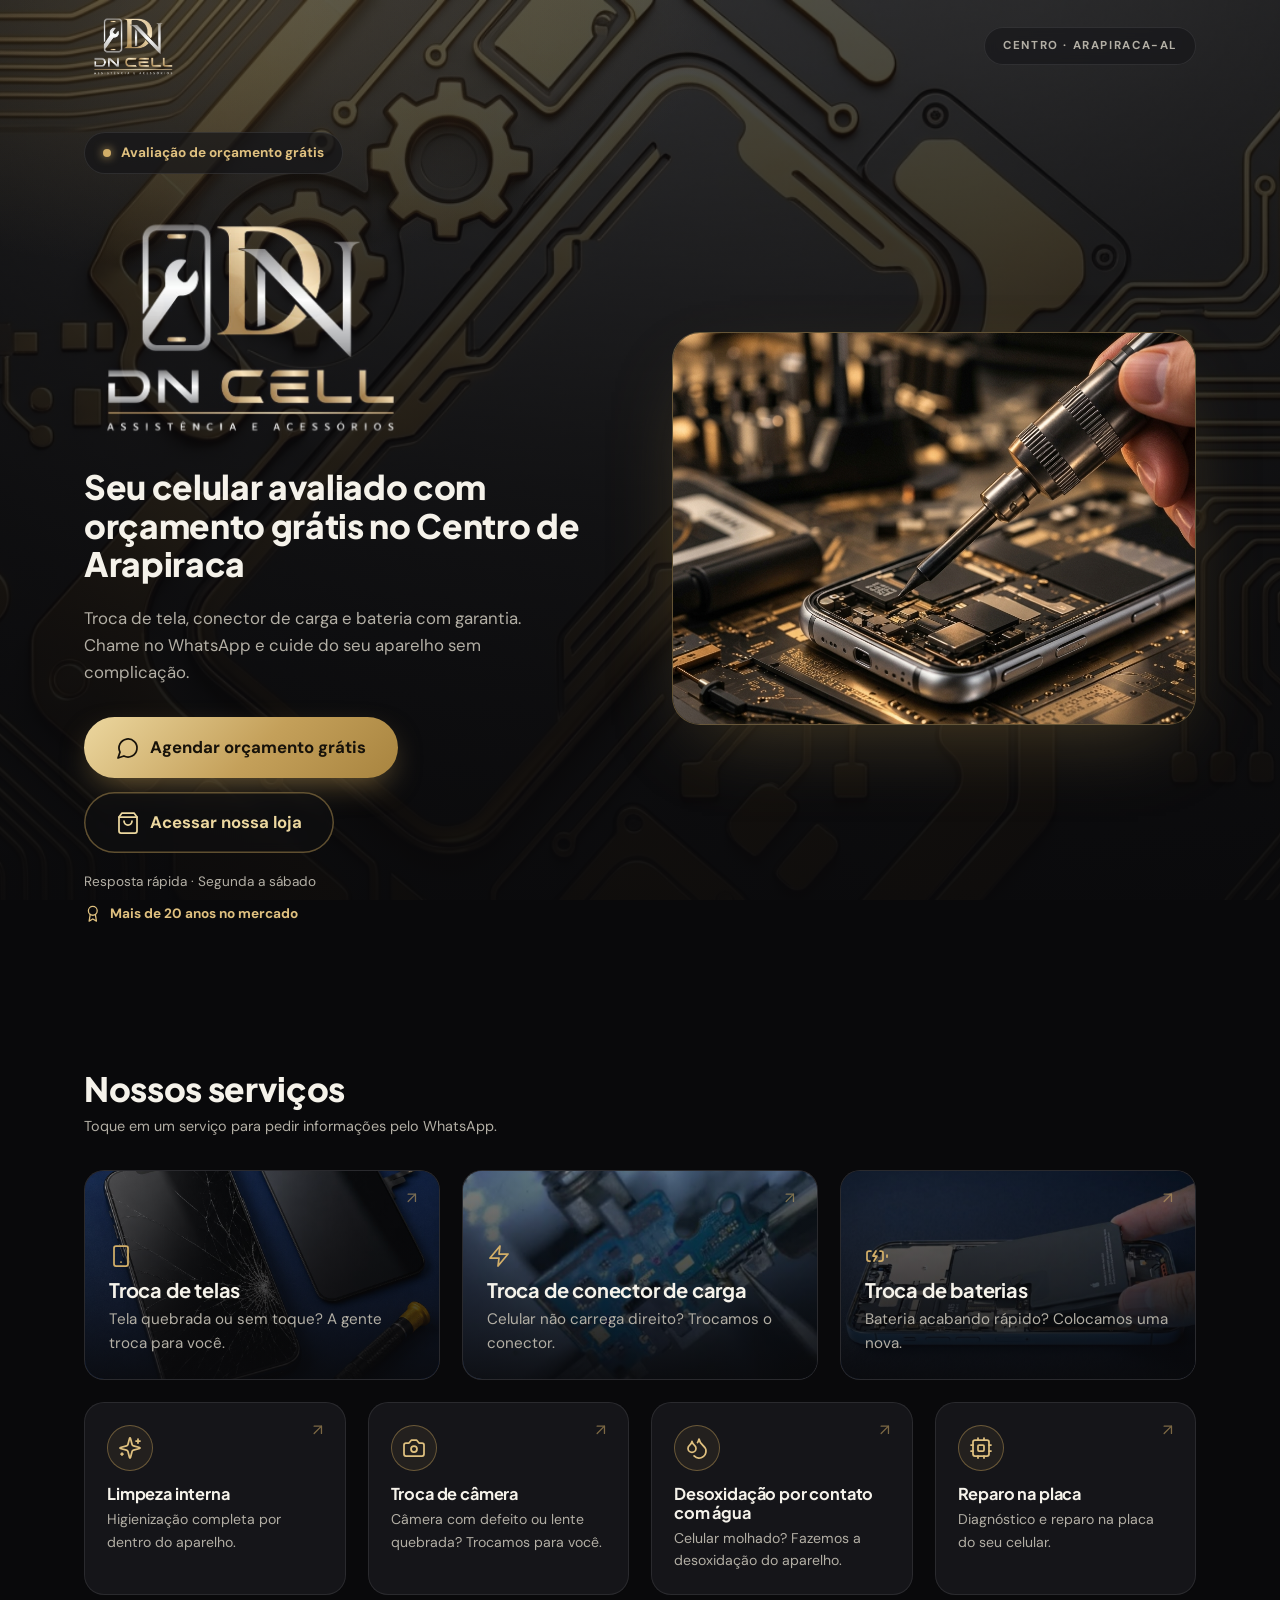
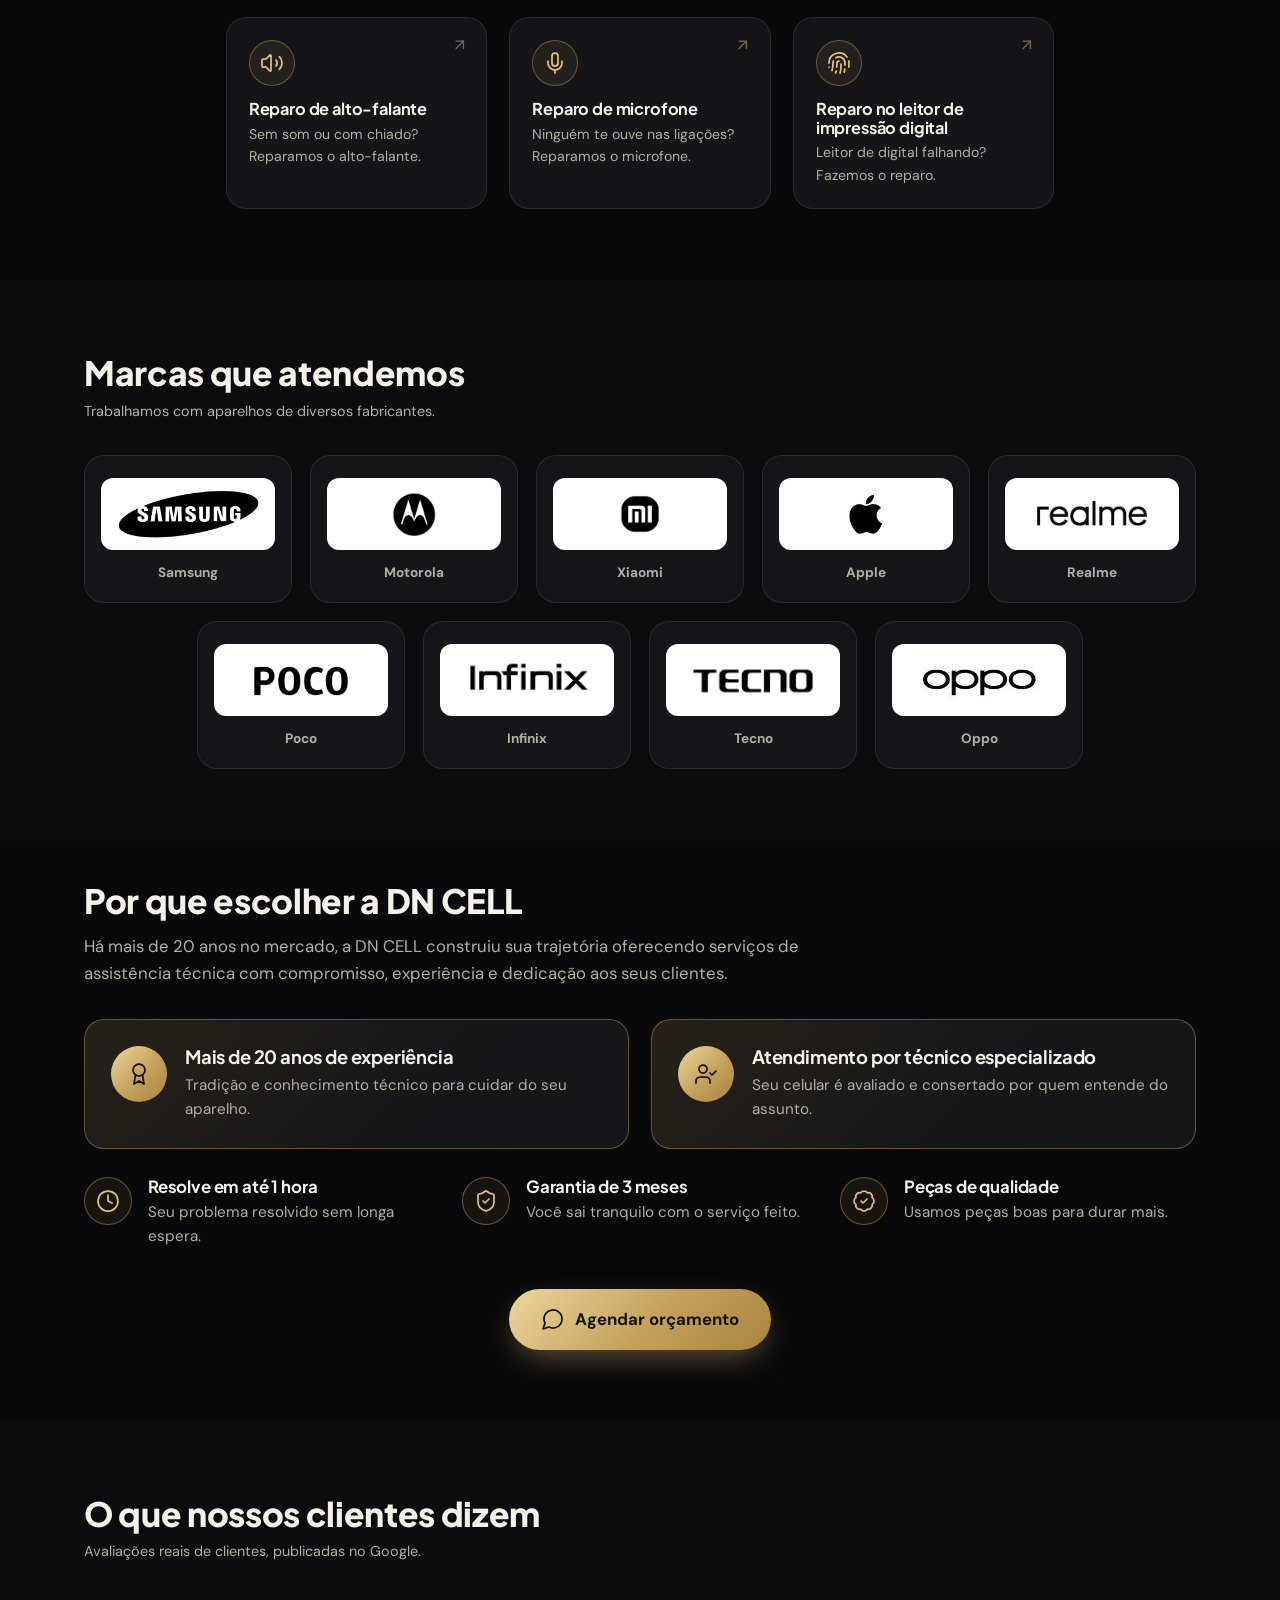
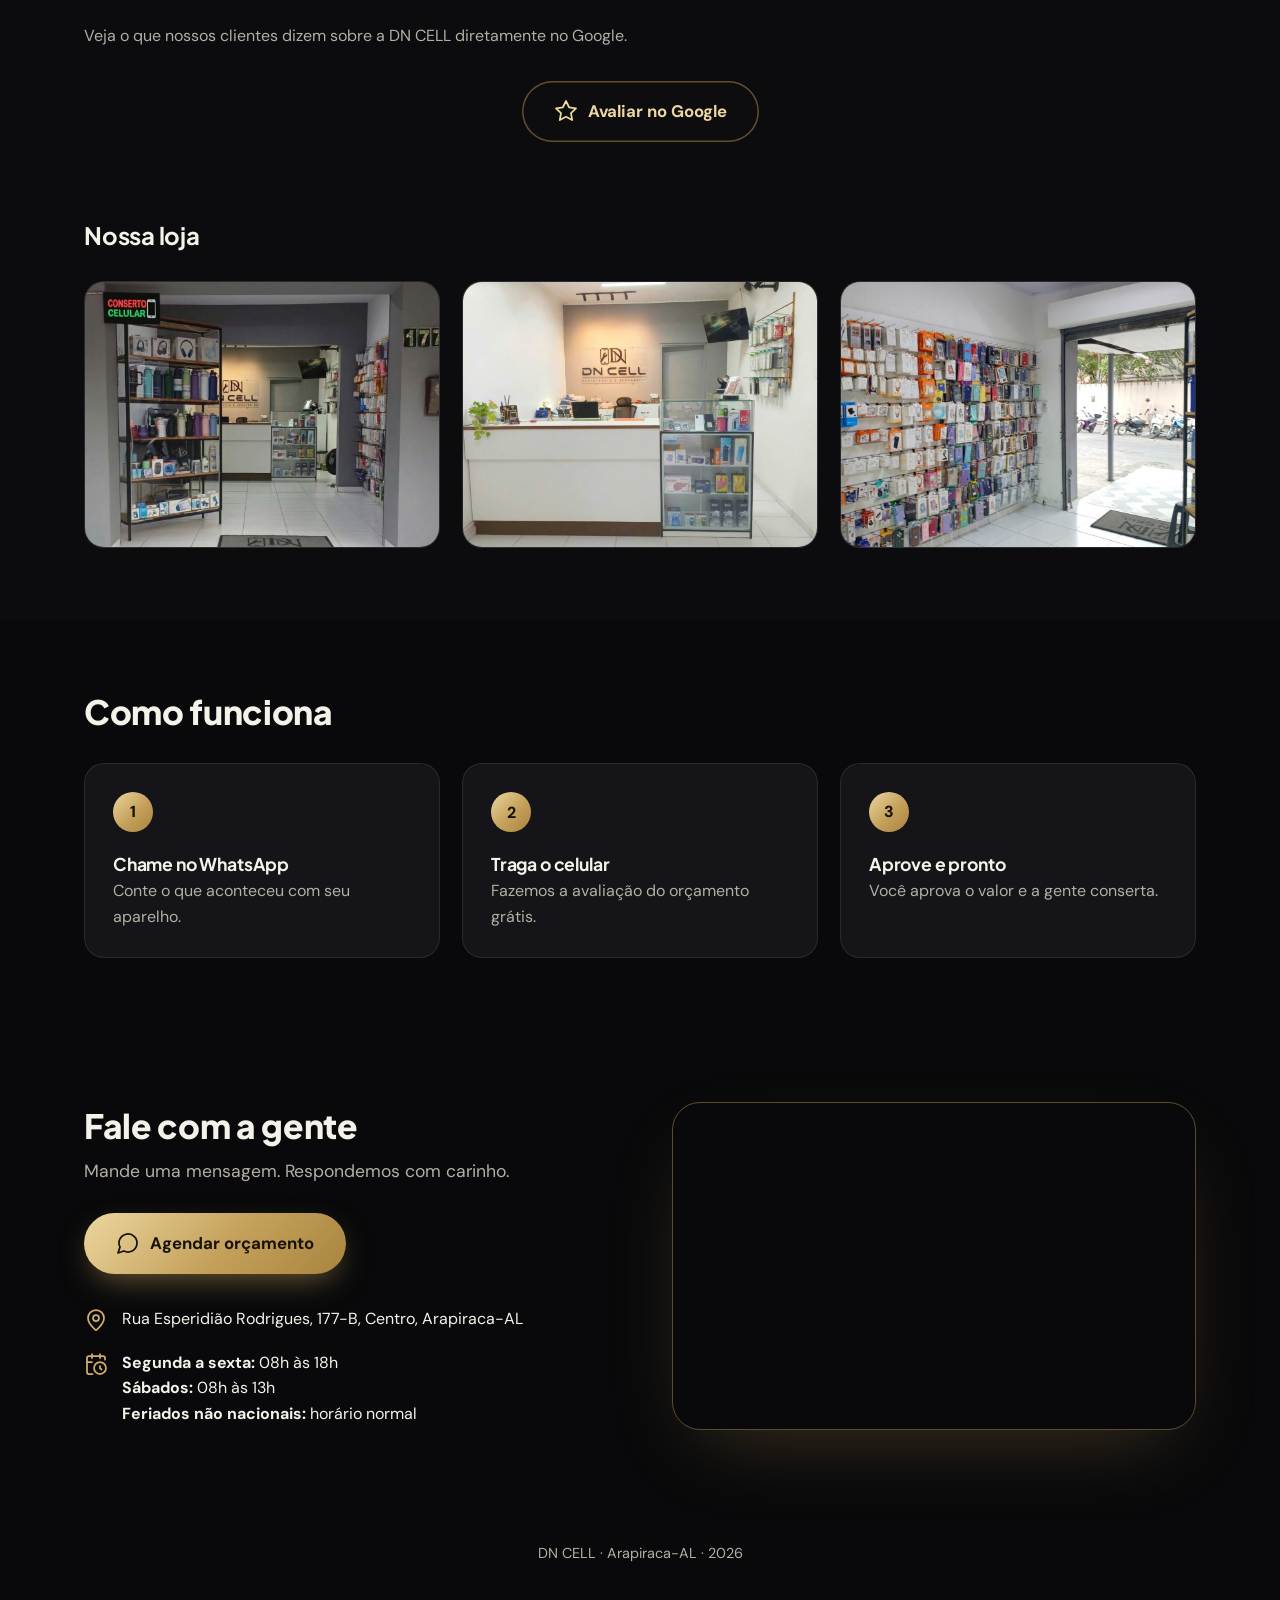
==== commit 1ce45ed0: "imagem e botão" ====
--- a/index.html
+++ b/index.html
@@ -514,7 +514,7 @@
 
           <a class="botao" data-whatsapp href="#">
             <svg class="icone"><use href="#i-whatsapp"></use></svg>
-            Agendar orçamento grátis
+            Agendar orçamento
           </a>
 
           <ul class="contato__lista">
